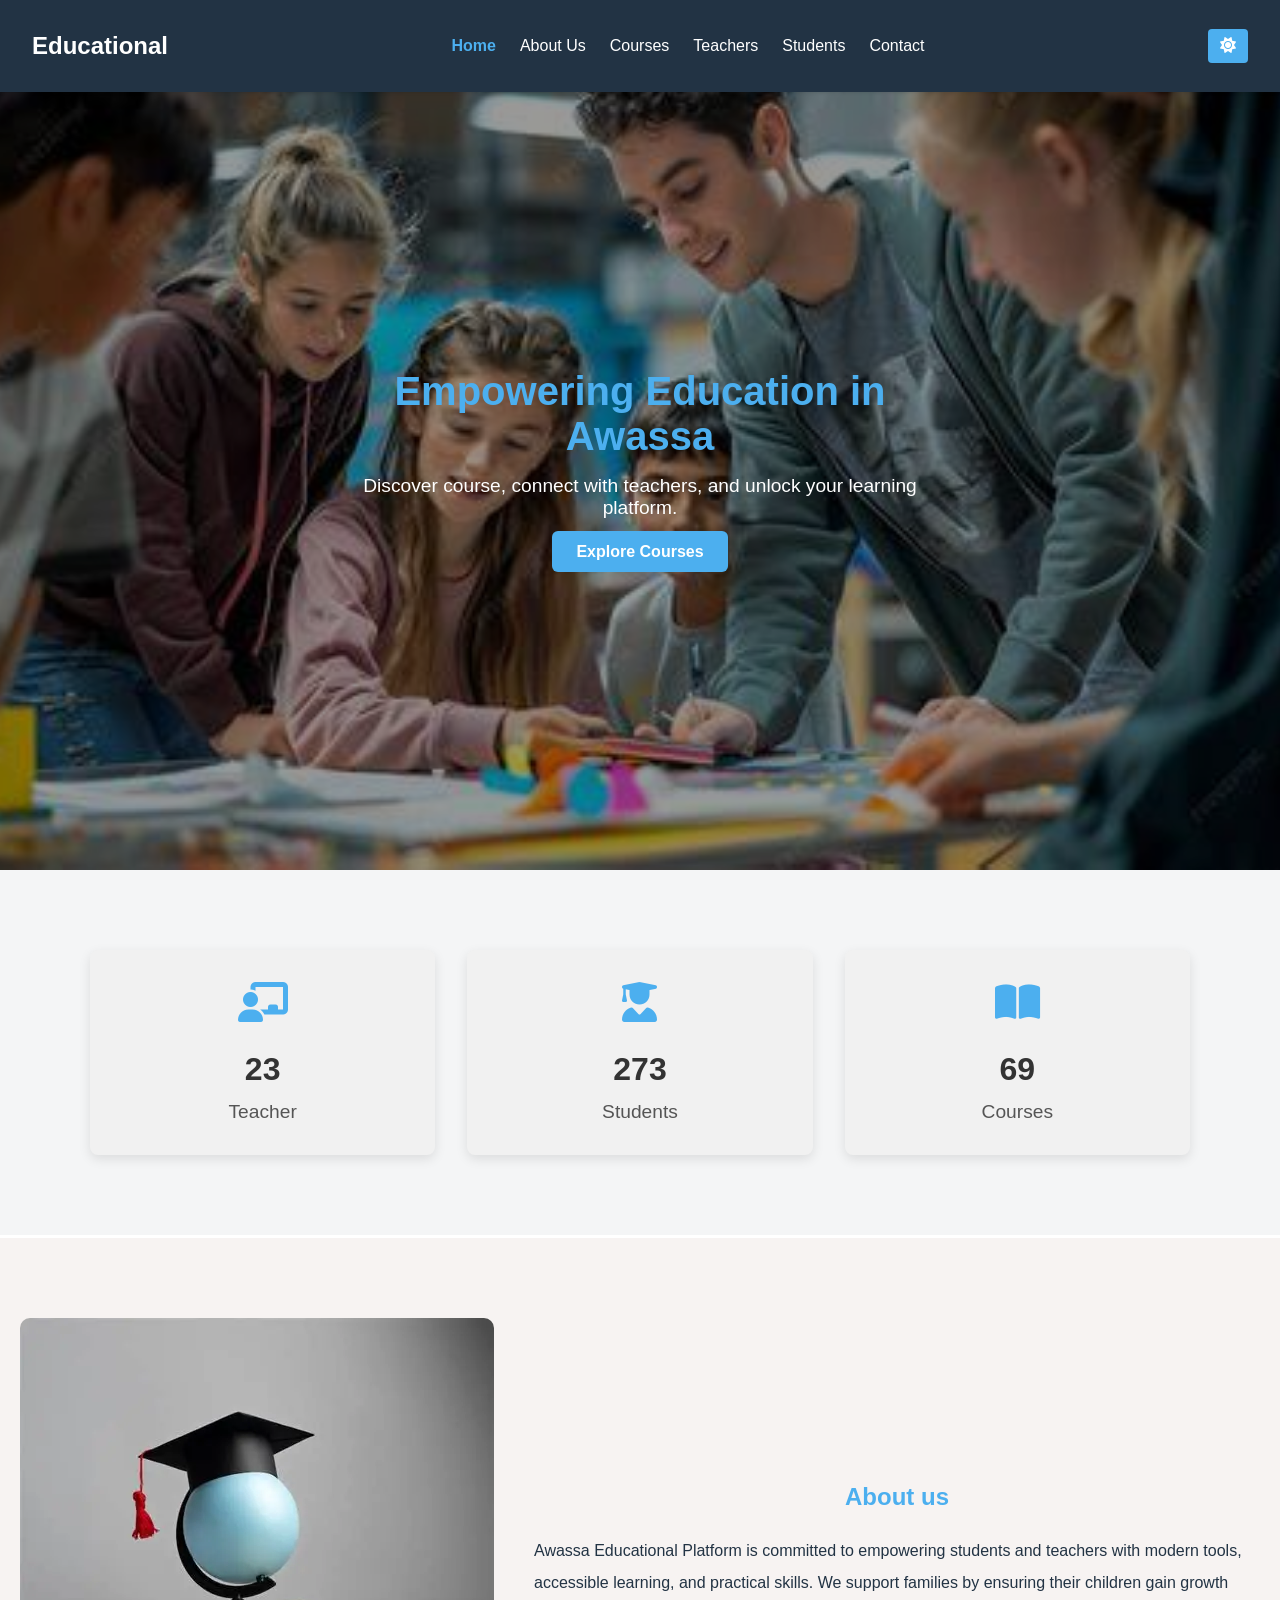
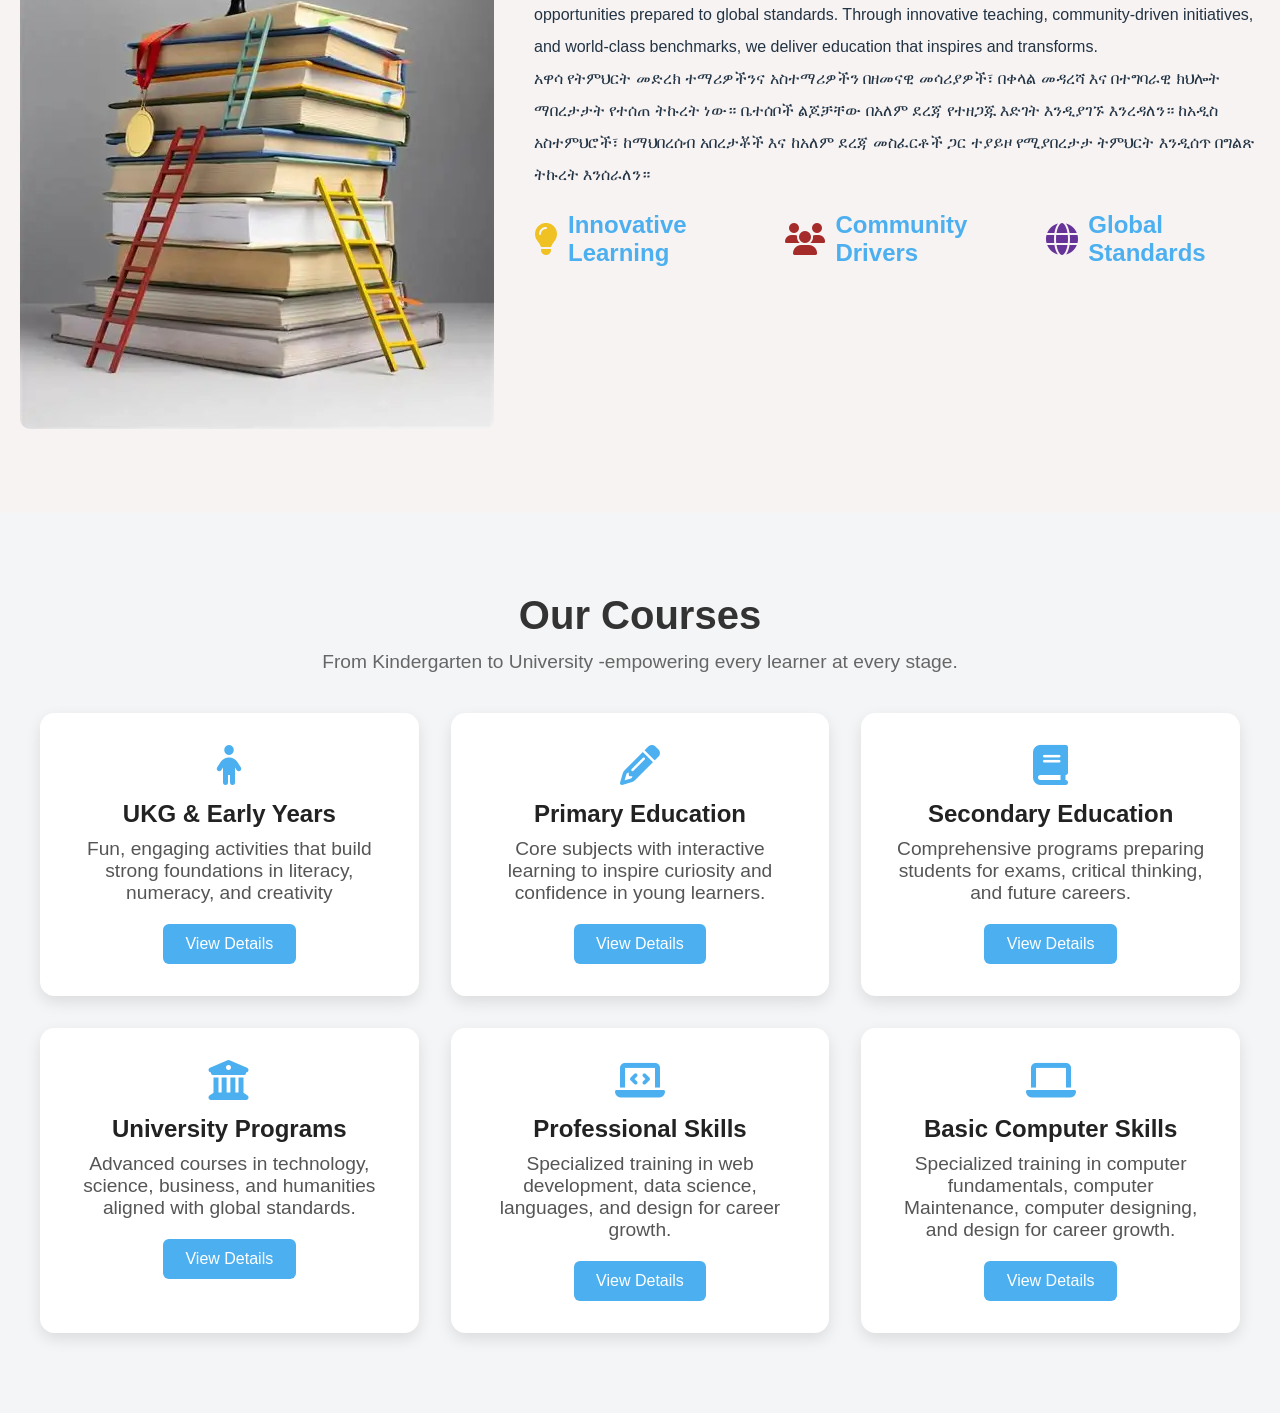
==== html/index.html @ 3b6fa8d7 "inial commit" ====
<!doctype html>
<html lang="en">
  <head>
    <meta charset="UTF-8" />
    <meta name="viewport" content="width=device-width, initial-scale=1.0" />
    <title>Awassa Educational Websites</title>
    <link
      rel="stylesheet"
      href="https://cdnjs.cloudflare.com/ajax/libs/font-awesome/6.7.2/css/all.min.css"
    />

    <link rel="stylesheet" href="/style.css" />
   <link rel="stylesheet" href="/responsive.css">
  </head>
  <body>
    <header class="top-bar">
      <div class="logo">
        <h2>Educational</h2>
      </div>

      <nav class="nav-links">
        <a href="#home">Home</a>
        <a href="#about">About Us</a>
        <a href="#course">Courses</a>
        <a href="#teacher">Teachers</a>
        <a href="#student">Students</a>
        <a href="#contact">Contact</a>
      </nav>

      <div class="top-right-bar">
        <div>
          <div class="eye-care">
            <a><i class="fas fa-sun"></i></a>
          </div>
          <div class="eye-care-btn">
            <span>light</span>
            <span>dark</span>
          </div>
        </div>
        <div class="menu-toggle">
          <i class="fas fa-bars"></i>
        </div>
      </div>
    </header>

    <!-- hero-section -->

    <section class="hero" id="home">
      <div class="hero-content">
        <h1>Empowering Education in Awassa</h1>
        <p>
          Discover course, connect with teachers, and unlock your learning
          platform.
        </p>
        <a href="#course" class="btn-primary">Explore Courses</a>
      </div>
    </section>
    <!-- 
spinners section number of techers, srudents, and course like when it entry is intetrzectiong it will count number contznt -->
    <section id="stats" class="stats-section">
      <div class="stats-container">
        <div class="stats-box">
          <i class="fas fa-chalkboard-teacher fa-spin"></i>
          <h2 class="counter" data-target="25">0</h2>
          <p>Teacher</p>
        </div>

        <div class="stats-box">
          <i class="fas fa-user-graduate fa-spin"></i>
          <h2 class="counter" data-target="350">0</h2>
          <p>Students</p>
        </div>

        <div class="stats-box">
          <i class="fas fa-book-open fa-spin"></i>
          <h2 class="counter" data-target="85">0</h2>
          <p>Courses</p>
        </div>
      </div>
    </section>

    <!-- about-us section -->

    <section id="about" class="about-section">
      <div class="about-container">
        <div class="about-image">
          <img src="/img/about.png" alt="About image" />
        </div>
        <div class="about-content">
          <h1>About us</h1>
          <p>
            Awassa Educational Platform is committed to empowering students and
            teachers with modern tools, accessible learning, and practical
            skills. We support families by ensuring their children gain growth
            opportunities prepared to global standards. Through innovative
            teaching, community-driven initiatives, and world-class benchmarks,
            we deliver education that inspires and transforms.
          </p>
          <p>
            አዋሳ የትምህርት መድረክ ተማሪዎችንና አስተማሪዎችን በዘመናዊ መሳሪያዎች፣ በቀላል መዳረሻ እና በተግባራዊ
            ክህሎት ማበረታታት የተሰጠ ትኩረት ነው። ቤተሰቦች ልጆቻቸው በአለም ደረጃ የተዘጋጁ እድገት እንዲያገኙ
            እንረዳለን። ከአዲስ አስተምህሮች፣ ከማህበረሰብ አበረታቾች እና ከአለም ደረጃ መስፈርቶች ጋር ተያይዞ
            የሚያበረታታ ትምህርት እንዲሰጥ በግልጽ ትኩረት እንሰራለን።
          </p>
          <div class="about-highlight">
            <div class="highlight">
              <i class="fas fa-lightbulb"></i>
              <span>Innovative Learning</span>
            </div>

            <div class="highlight">
              <i class="fas fa-users"></i>
              <span>Community Drivers</span>
            </div>

            <div class="highlight">
              <i class="fas fa-globe"></i>
              <span>Global Standards</span>
            </div>
          </div>
        </div>
      </div>
    </section>

    <!-- course section -->

    <section id="course" class="course-section">
      <div class="Course-container">
        <h1 class="section-title">Our Courses</h1>
        <p class="section-subtitle">
          From Kindergarten to University -empowering every learner at every
          stage.
        </p>

        <div class="Course-grid">
          <!-- //kindergarten -->

          <div class="course-card">
            <i class="fas fa-child"></i>
            <h2>UKG & Early Years</h2>
            <p>
              Fun, engaging activities that build strong foundations in
              literacy, numeracy, and creativity
            </p>
            <a href="#" class="btn-secondary">View Details</a>
          </div>
          <!-- Primary -->
          <div class="course-card">
            <i class="fas fa-pencil-alt"></i>
            <h2>Primary Education</h2>
            <p>
              Core subjects with interactive learning to inspire curiosity and
              confidence in young learners.
            </p>
            <a href="#" class="btn-secondary">View Details</a>
          </div>
          <!-- secondary -->
          <div class="course-card">
            <i class="fas fa-book"></i>
            <h2>Secondary Education</h2>
            <p>
              Comprehensive programs preparing students for exams, critical
              thinking, and future careers.
            </p>
            <a href="#" class="btn-secondary">View Details</a>
          </div>

          <!--University-->
          <div class="course-card">
            <i class="fas fa-university"></i>
            <h2>University Programs</h2>
            <p>
              Advanced courses in technology, science, business, and humanities
              aligned with global standards.
            </p>
            <a href="#" class="btn-secondary">View Details</a>
          </div>

          <!-- Professional skill -->
          <div class="course-card">
            <i class="fas fa-laptop-code"></i>
            <h2>Professional Skills</h2>
            <p>
              Specialized training in web development, data science, languages,
              and design for career growth.
            </p>
            <a href="#" class="btn-secondary">View Details</a>
          </div>

          <!-- Professional skill -->
          <div class="course-card">
            <i class="fas fa-laptop"></i>
            <h2>Basic Computer Skills</h2>
            <p>
              Specialized training in computer fundamentals, computer Maintenance, computer designing,
              and design for career growth.
            </p>
            <a href="#" class="btn-secondary">View Details</a>
          </div>
        </div>
      </div>
    </section>


<section class="teacher"></section>


    <script src="/script.js"></script>
  </body>
</html>
---- style.css ----
* {
  padding: 0;
  margin: 0;
  box-sizing: border-box;
  font-family: "poppins", sans-serif;
  scroll-behavior: smooth;
}
html::-webkit-scrollbar {
  background: red;
}
html::-webkit-scrollbar {
  width: 23px;
  color: #fff;
}
html::-webkit-scrollbar-thumb {
  width: 5px;
  color: black;
}
body {
  padding-top: 60px;
}
:root {
  --top-bar-bg-color: #234;
  --top-bar-txt-color: #fff;
  --btn-bg-color: #0077cc;
  --btn-txt-color: #fff;
  --sec-bg: #f7f3f2;
}
body.dark {
  --top-bar-bg-color: #111;
  --top-bar-txt-color: #eee;
  --btn-bg-color: #efc123;
  --btn-txt-color: #111;
  --sec-bg: #345321;
}
.top-bar {
  display: flex;
  justify-content: space-between;
  align-items: center;
  padding: 1.8rem 2rem;
  background: var(--top-bar-bg-color);
  color: var(--top-bar-txt-color);
  position: fixed;
  top: 0;
  width: 100%;
  z-index: 1000;
  box-shadow: 0 1px 3px rgba(0, 0, 0, 0.1);
}
.logo h2 {
  color: var(--top-bar-txt-color);
  margin: 0;
}
.nav-links {
  display: flex;
  gap: 1.5rem;
}
.nav-links a {
  color: var(--top-bar-txt-color);
  text-decoration: none;
  font-weight: 500;
  transition: color 0.3s ease;
}
.nav-links a.active-link {
  color: var(--btn-bg-color);
  font-weight: 700;
}
.nav-links a:hover {
  color: var(--btn-bg-color);
}
.menu-toggle {
  display: none;
}
.top-right-bar {
  display: flex;
  align-items: center;
  gap: 1rem;
}
.eye-care {
  cursor: pointer;
  background: var(--btn-bg-color);
  color: var(--btn-txt-color);
  padding: 8px 12px;
  border-radius: 4px;
  transition: background 0.4s all ease;
}
.eye-care:hover {
  background: #3a9bdc;
}
.eye-care-btn {
  background: var(--btn-bg-color);
  width: 120px;
  flex-direction: column;
  position: absolute;
  padding: 0.5rem;
  border-radius: 6px;
  top: 60px;
  right: 20px;
  color: var(--btn-txt-color);
  cursor: pointer;
  transition: 0.2s all ease;
  display: none;
}
.eye-care-btn span {
  margin: 10px 0;
  color: var(--btn-txt-color);
  cursor: pointer;
  transition: 0.3s all ease;
}
.menu-toggle {
  display: none;
  font-size: 1.5rem;
  cursor: pointer;
  color: var(--top-bar-txt-color);
}
.menu-toggle i:hover {
box-shadow: 1px solid saddlebrown;
box-shadow: 0 1px 2px rgba(#fff, #ccc, #ecc, 0.1);
}
/* animation for all section */

section.reveal {
  opacity: 0;
  transform: translateY(30px);
  transition: all 0.8s ease-out;
}
section.entry {
  opacity: 1;
  transform: translateY(0);
}

/*hero section style*/

.hero {
  padding: 100px;
  display: flex;
  justify-content: space-around;
  align-items: center;
  min-height: 90vh;
  background: url("/img/hero.png") no-repeat center center/cover;
  color: var(--btn-txt-color);
  position: relative;
}
.hero::before {
  content: "";
  position: absolute;
  inset: 0;
  background: rgba(0, 0, 0, 0.4);
}
.hero-content {
  max-width: 600px;
  text-align: center;
  position: relative;
width: 100%;
}
.hero-content h1 {
  font-size: 2.5rem;
  margin-bottom: 1rem;
  color: var(--btn-bg-color);
}
.hero-content p {
  font-size: 1.2rem;
  margin-bottom: 1.5rem;
  color: var(--top-bar-txt-color);
}
.btn-primary {
  background: var(--btn-bg-color);
  color: var(--btn-txt-color);
  padding: 12px 24px;
  border-radius: 6px;
  text-decoration: none;
  font-weight: 600;
  transition: background 0.3s ease;
}
.btn-primary:hover {
  background: #3a9bdc;
  cursor: pointer;
}
.about-section {
  margin-top: 0.2rem;
}

/* about section styles */

.about-container {
  display: flex;
  justify-content: space-between;
  align-items: center;
  padding: 80px 20px;
  background: var(--sec-bg);
}
.about-container .about-image img {
  max-width: 100%;
  border-radius: 10px;
  height: auto;
}
.about-content {
max-width: 1000px;
width: 100%;
margin: auto;
  flex: 1;
  margin-left: 2.5rem;
}
.about-content h1 {
text-align: center;
margin-bottom: 1.5rem;
color: var(--btn-bg-color);
}
.about-content p {
line-height: 2;
font-size: 1rem;
font-weight: 500;
color: var(--top-bar-bg-color);
}
.about-highlight {
  display: flex;
  gap: 1.25rem;
  margin-top: 1.25rem;
}
.about-highlight .highlight {
  display: flex;
  align-items: center;
  gap: 10px;
  font-weight: 600;
}
.highlight i {
  font-size: 2rem;
}
.highlight:nth-child(1) {
  color: #efc123;
}
.highlight:nth-child(2) {
  color: brown;
}
.highlight:nth-child(3) {
  color: rebeccapurple;
}
.highlight span {
  color: var(--btn-bg-color);
  font-size: 1.5rem;
}

.stats-section {
padding: 80px 20px;
background: #f4f5f6;
}
.stats-container {
max-width: 1100px;
margin: 0 auto;
display: flex;
justify-content: space-around;
flex-wrap: wrap;
gap: 2rem;
}
.stats-box {
flex: 1 1 250px;
text-align: center;
background: #f1f1f1;
padding: 2rem;
border-radius: .5rem;
box-shadow: 0 4px 12px rgba(0, 0, 0, 0.1);
transition: transform 0.3s ease;
}
.stats-box:hover {
transform: translateY(-5px);
cursor: pointer;
}
.stats-box i {
font-size: 2.5rem;
color: var(--btn-bg-color);
margin-bottom: 1rem;
}
.stats-box h2 {
font-size: 2rem;
color: #333;
margin: .8rem 0;
}
.stats-box p {
font-size: 1.2rem;
color: #555;
}

/* course section starts */
.course-section {
background: #f4f5f6;
padding: 80px 20px;
}
.Course-container {
max-width: 1200px;
margin: 0 auto;
text-align: center;
}
.section-title {
font-size: 2.5rem;
margin-bottom: .8rem;
color: #333;
}
.section-subtitle {
font-size: 1.2rem;
color: #666;
margin-bottom: 2.5rem;
}
.Course-grid {
display: grid;
grid-template-columns: repeat(auto-fit, minmax(300px, 1fr));
gap: 2rem;
}
.course-card {
background: #fff;
padding: 2rem;
border-radius: .9rem;
box-shadow: 0 6px 15px rgba(0, 0, 0, 0.1);
transition: transform 0.3s ease, box-shadow 0.3s ease;
}
.course-card:hover {
transform: translateY(-8px);
box-shadow: 0 10px 20px rgba(0, 0, 0, 0.15);
}
.course-card i {
font-size: 2.5rem;
color: var(--btn-bg-color);
margin-bottom: 15px;
}
.course-card h2 {
margin-bottom: 10px;
font-size: 1.5rem;
color: #222;
}
.course-card p {
font-size: 1.2rem;
color: #555;
margin-bottom: 20px;
}
.btn-secondary {
display: inline-block;
text-decoration: none;
padding: .7rem 1.4rem;
background: var(--btn-bg-color);
color: var(--btn-txt-color);
border-radius: 6px;
transition: background .3s ease;
}
.btn-secondary:hover {
background: #005fa3;
}
---- responsive.css ----
:root {
  --top-bar-bg-color: #234;
  --top-bar-txt-color: #fff;
  --btn-bg-color: #4cafef;
  --btn-txt-color: #fff;
}
body.dark {
  --top-bar-bg-color: #111;
  --top-bar-txt-color: #eee;
  --btn-bg-color: #efc123;
  --btn-txt-color: #111;
}
/* navbar responsiveness */
@media (max-width: 768px) {
  .nav-links {
    display: none;
    flex-direction: column;
    background: var(--top-bar-bg-color);
    position: absolute;
    top: 65px;
    right: 0;
    width: 200px;
    padding: 2rem 1rem;
  }
  .nav-links.active {
    display: flex;
  }
  .menu-toggle {
  display: block;
}

/*hero section style*/
.hero {
flex-direction: column;
}


.about-container {
flex-direction: column;
}
}
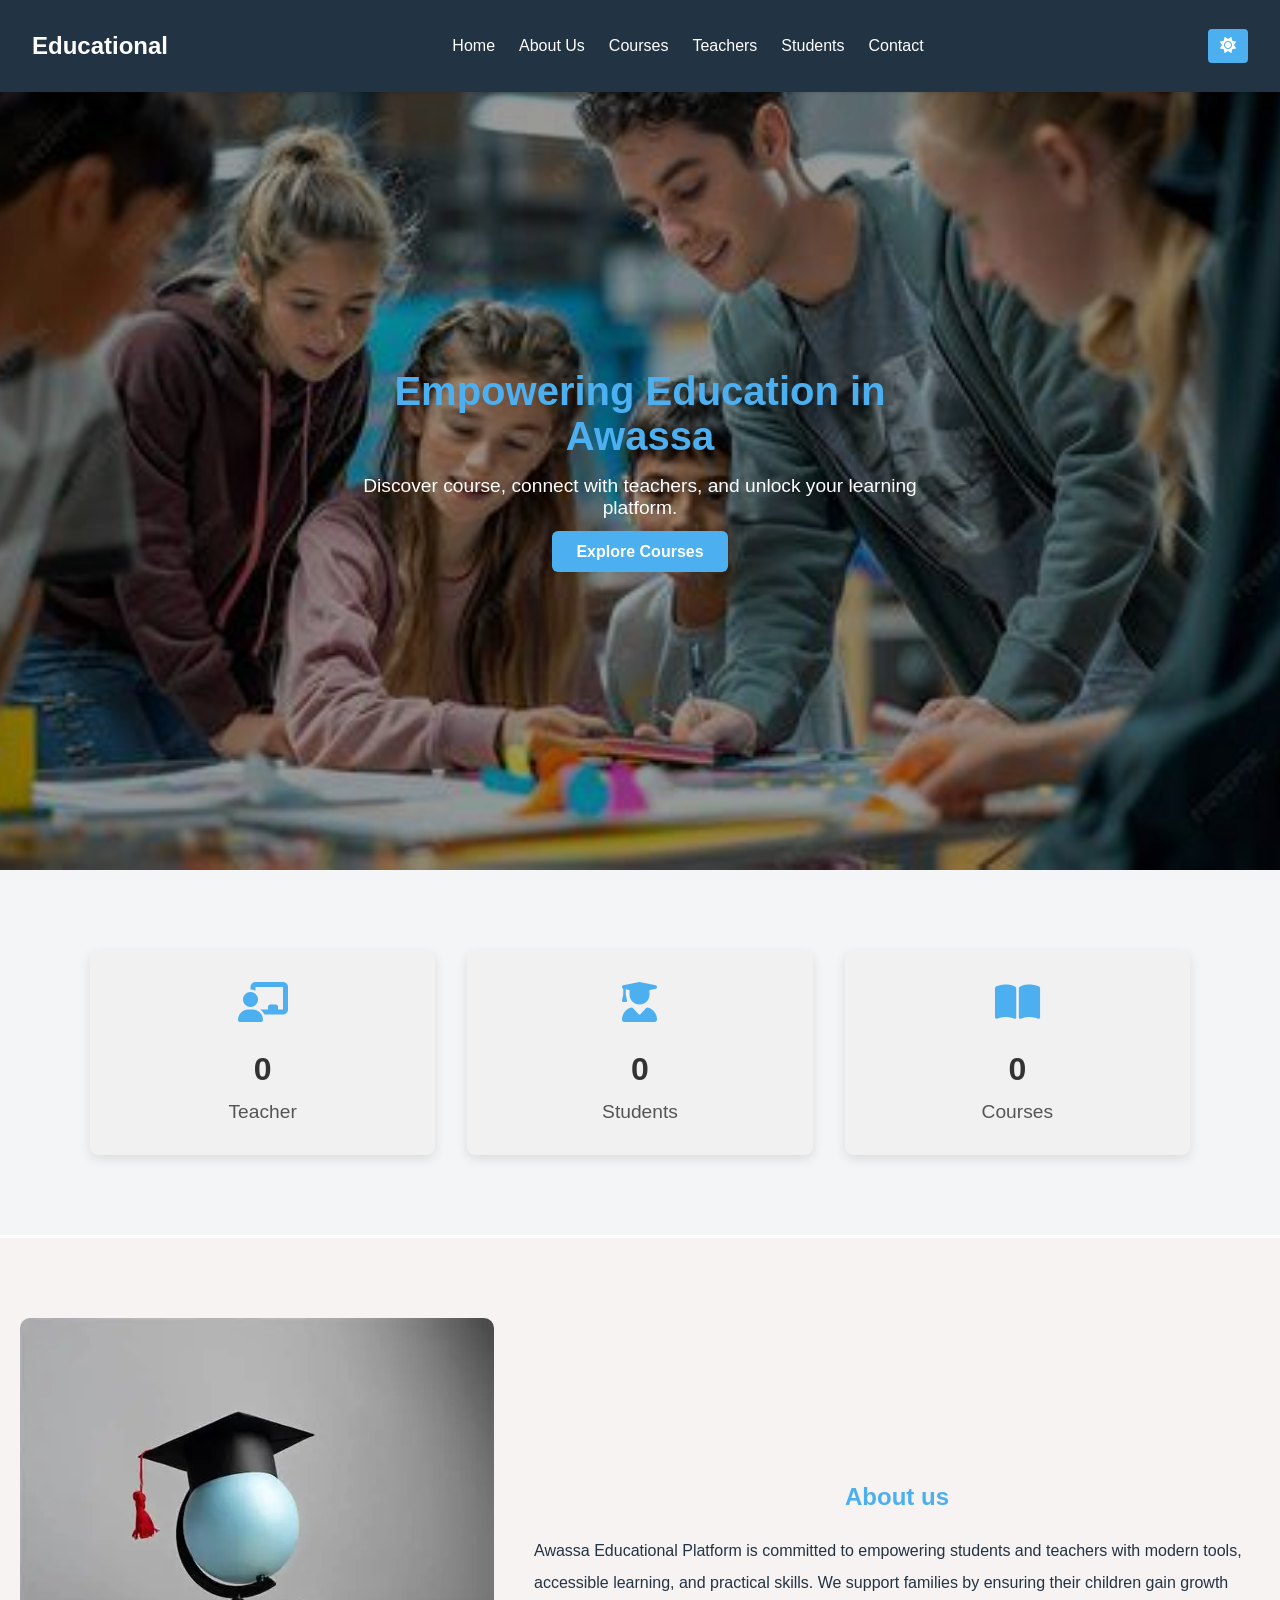
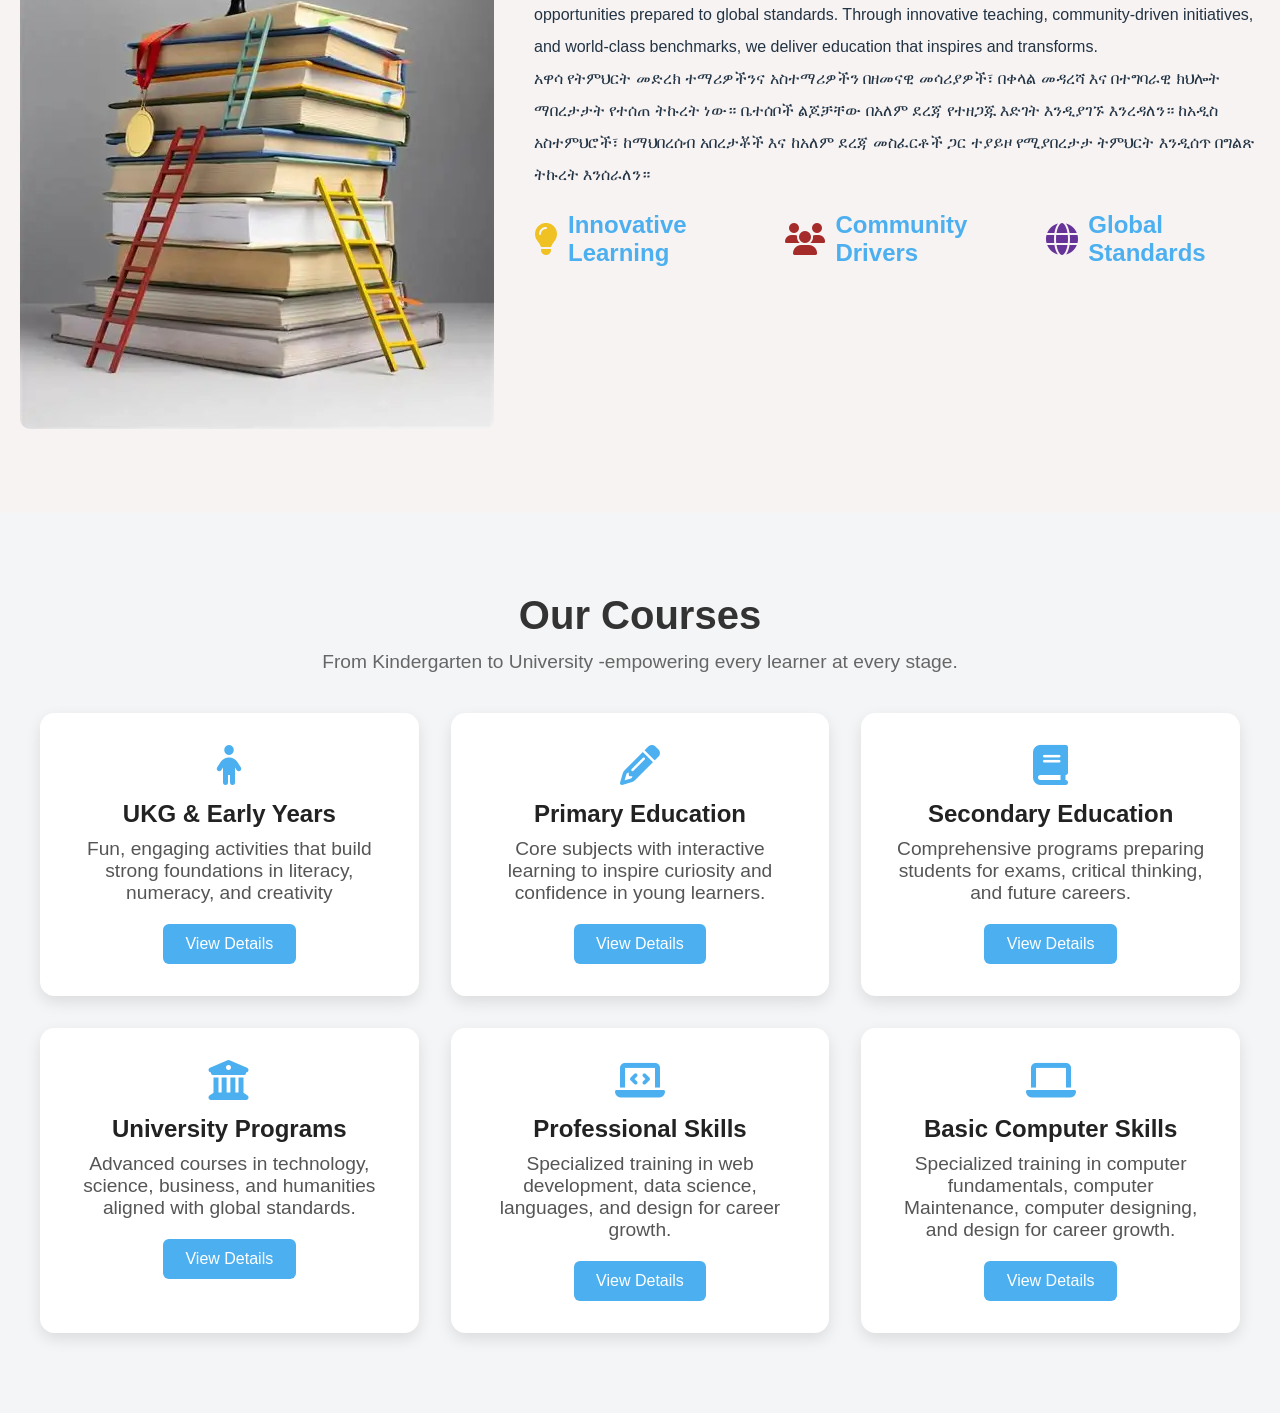
==== commit cd2d1034: "fix/path of the file" ====
--- a/html/index.html
+++ b/html/index.html
@@ -9,8 +9,8 @@
       href="https://cdnjs.cloudflare.com/ajax/libs/font-awesome/6.7.2/css/all.min.css"
     />
 
-    <link rel="stylesheet" href="/style.css" />
-   <link rel="stylesheet" href="/responsive.css">
+    <link rel="stylesheet" href="../style.css" />
+   <link rel="stylesheet" href="../responsive.css">
   </head>
   <body>
     <header class="top-bar">
@@ -84,7 +84,7 @@
     <section id="about" class="about-section">
       <div class="about-container">
         <div class="about-image">
-          <img src="/img/about.png" alt="About image" />
+          <img src="../img/about.png" alt="About image" />
         </div>
         <div class="about-content">
           <h1>About us</h1>
@@ -205,6 +205,6 @@
 <section class="teacher"></section>
 
 
-    <script src="/script.js"></script>
+    <script src=".../script.js"></script>
   </body>
 </html>
